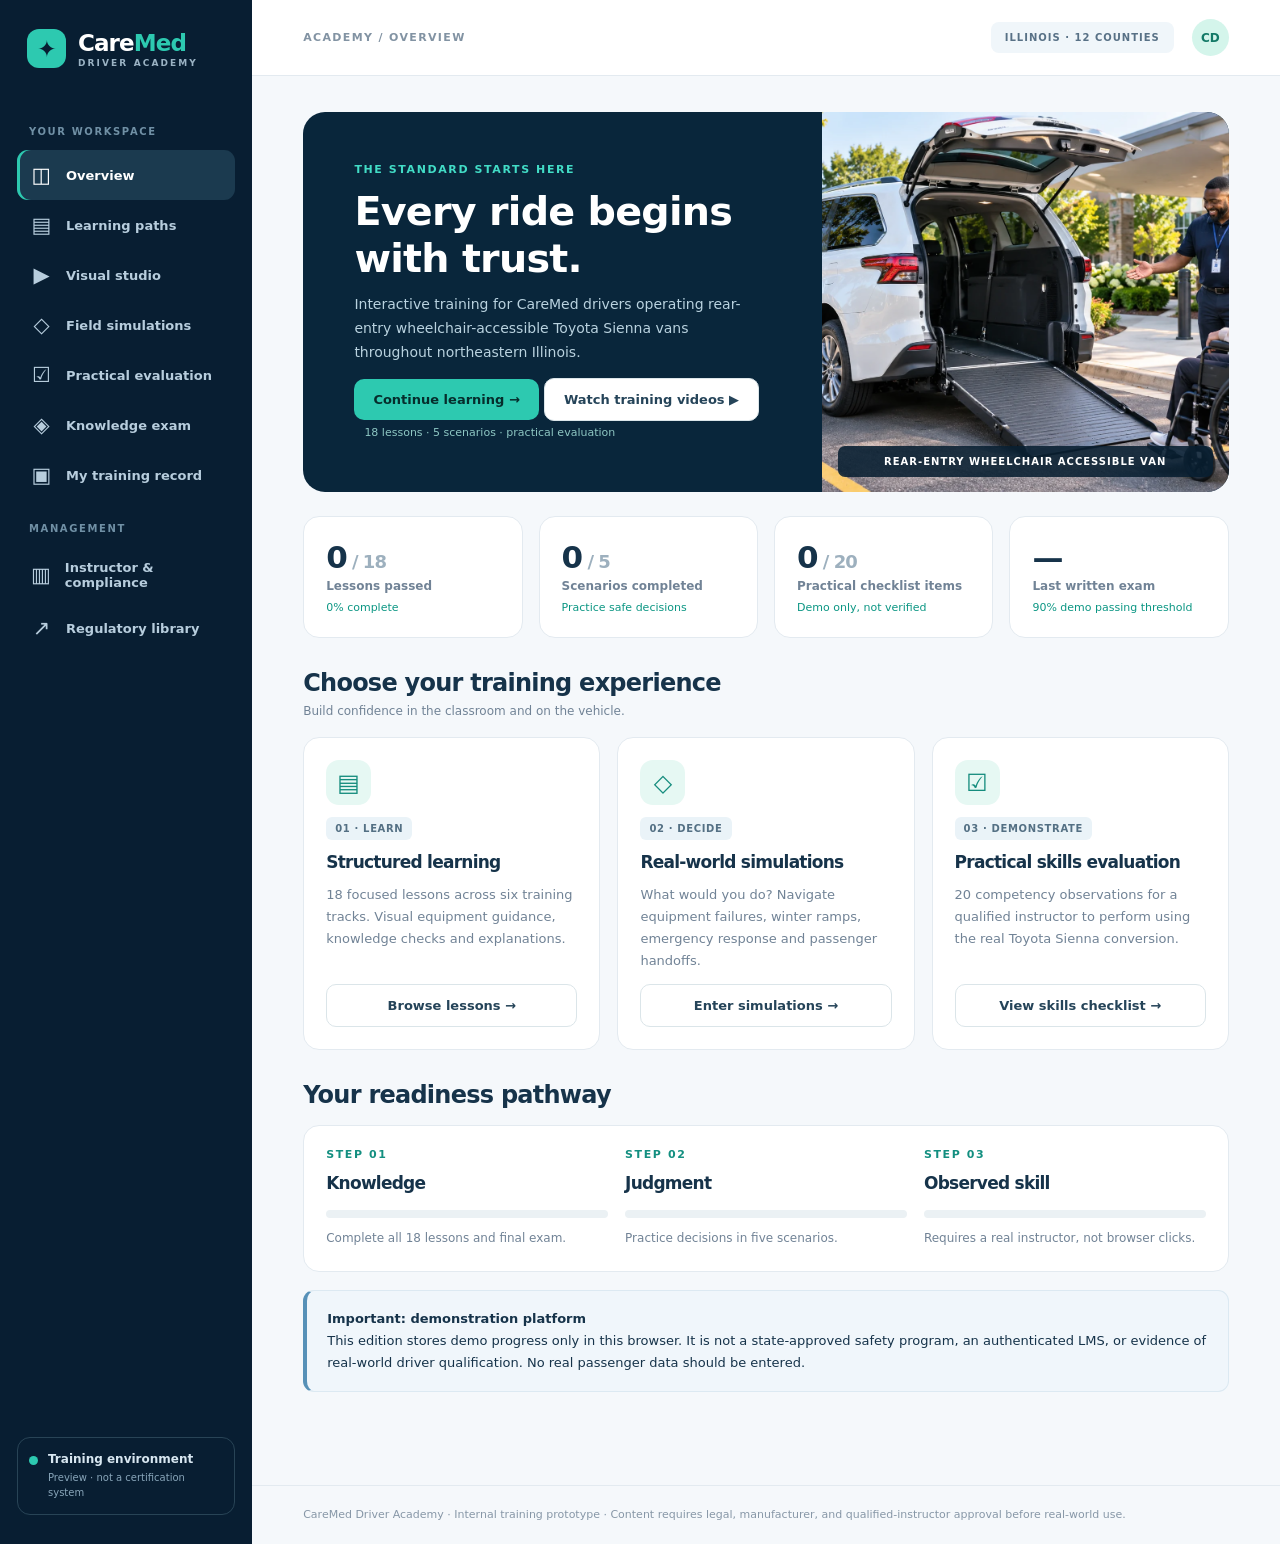
==== site/index.html @ fe755d13 "CareMed Driver Academy secure pilot V5 (as delivered), with photos and videos Co-Authored-By: Claude" ====
<!doctype html>
<html lang="en"><head><meta charset="utf-8"><meta name="viewport" content="width=device-width, initial-scale=1"><meta name="theme-color" content="#071c30"><meta name="description" content="CareMed Driver Academy: interactive wheelchair-accessible transportation training for Illinois drivers."><link rel="icon" type="image/svg+xml" href="assets/images/favicon.svg"><meta name="robots" content="noindex,nofollow,noarchive"><title>CareMed Driver Academy | Train with purpose</title><link rel="stylesheet" href="assets/css/styles.css?v=4.0.0"></head>
<body><div id="app" class="shell">
<aside class="sidebar" aria-label="Main navigation"><a class="brand" href="#home"><span class="brand-mark" aria-hidden="true">✦</span><span>Care<span class="brand-accent">Med</span><small>DRIVER ACADEMY</small></span></a><div class="side-label">YOUR WORKSPACE</div><nav id="navigation"><button data-page="home" class="navitem active"><span>◫</span> Overview</button><button data-page="learn" class="navitem"><span>▤</span> Learning paths</button><button data-page="media" class="navitem"><span>▶</span> Visual studio</button><button data-page="sim" class="navitem"><span>◇</span> Field simulations</button><button data-page="skills" class="navitem"><span>☑</span> Practical evaluation</button><button data-page="exam" class="navitem"><span>◈</span> Knowledge exam</button><button data-page="records" class="navitem"><span>▣</span> My training record</button></nav><div class="side-label">MANAGEMENT</div><nav><button data-page="admin" class="navitem"><span>▥</span> Instructor & compliance</button><button data-page="sources" class="navitem"><span>↗</span> Regulatory library</button></nav><div class="side-bottom"><div class="live-dot"></div><div><b>Training environment</b><small>Preview · not a certification system</small></div></div></aside>
<div class="main"><header class="topbar"><button id="menuButton" class="mobile-menu" aria-label="Toggle navigation">☰</button><span id="breadcrumbs">ACADEMY / OVERVIEW</span><div class="top-actions"><span class="badge">ILLINOIS · 12 COUNTIES</span><span class="avatar" title="Demonstration learner">CD</span></div></header><main id="content" tabindex="-1"></main><footer>CareMed Driver Academy · Internal training prototype · Content requires legal, manufacturer, and qualified-instructor approval before real-world use.</footer></div></div><script src="assets/js/data.js?v=4.0.0" defer></script><script src="assets/js/app.js?v=4.0.0" defer></script></body></html>
---- site/assets/css/styles.css ----
:root{--navy:#081e32;--navy2:#102d45;--mint:#2dc9b0;--mintsoft:#e6f8f3;--sky:#e9f4fc;--ink:#16334a;--muted:#718396;--line:#e3eaf0;--bg:#f5f8fb;--white:#fff;--amber:#f2b653;--red:#e66b63;font-family:system-ui,-apple-system,'Segoe UI',Arial,sans-serif;color:var(--ink);background:var(--bg)}*{box-sizing:border-box}body{margin:0}button,input,select,textarea{font:inherit}button{cursor:pointer}button:disabled{cursor:not-allowed;opacity:.5}button:focus-visible,a:focus-visible,input:focus-visible,select:focus-visible{outline:3px solid #28b9aa;outline-offset:3px}a{color:#087c86}.shell{display:grid;grid-template-columns:252px minmax(0,1fr);min-height:100vh}.sidebar{background:var(--navy);color:#d8e7f1;padding:29px 17px;display:flex;flex-direction:column;gap:7px}.brand{display:flex;align-items:center;gap:12px;color:#fff;text-decoration:none;font-family:system-ui,-apple-system,Segoe UI,Arial,sans-serif;font-weight:800;font-size:23px;letter-spacing:-.9px;padding:0 10px 35px}.brand-mark{width:39px;height:39px;display:grid;place-items:center;border-radius:12px;color:#081e32;background:var(--mint);font-size:23px;flex-shrink:0}.brand-accent{color:var(--mint)}.brand small{display:block;font-size:9px;letter-spacing:2.1px;font-weight:800;color:#9bb3c4;margin-top:2px}.side-label{font-size:10px;font-weight:800;letter-spacing:1.6px;color:#7090a5;margin:16px 12px 6px}.navitem{width:100%;border:0;background:transparent;color:#b7cddd;border-radius:11px;text-align:left;padding:13px 14px;font-weight:700;display:flex;align-items:center;gap:14px;font-size:13px}.navitem>span{width:21px;font-size:21px;text-align:center;font-weight:400}.navitem:hover,.navitem.active{background:#1b3a4f;color:#fff}.navitem.active{box-shadow:inset 3px 0 var(--mint)}.side-bottom{display:flex;gap:10px;align-items:start;margin-top:auto;border:1px solid #284456;border-radius:13px;padding:14px 11px;font-size:12px}.side-bottom small{display:block;margin-top:4px;color:#88a5b9;font-size:10px;line-height:1.5}.live-dot{background:var(--mint);width:9px;height:9px;flex:none;border-radius:50%;margin-top:4px}.main{min-width:0}.topbar{height:76px;display:flex;align-items:center;justify-content:space-between;border-bottom:1px solid var(--line);padding:0 clamp(20px,4vw,62px);background:#fff;gap:10px}#breadcrumbs{font-size:11px;letter-spacing:1.35px;color:#8293a3;font-weight:800}.top-actions{display:flex;align-items:center;gap:18px}.badge{background:#f0f6fa;color:#587186;padding:10px 14px;border-radius:8px;font-size:10px;letter-spacing:1px;font-weight:800}.avatar{width:37px;height:37px;border-radius:50%;background:#d4f5eb;color:#137a67;display:grid;place-items:center;font-weight:800;font-size:12px}.mobile-menu{display:none;background:none;border:0;font-size:24px}#content{max-width:1440px;padding:36px clamp(20px,4vw,62px) 75px;margin:auto;min-height:80vh}footer{padding:20px clamp(20px,4vw,62px);border-top:1px solid var(--line);color:#8797a7;font-size:11px;line-height:1.6}h1,h2,h3,h4,p{margin-top:0}h1,h2,h3,h4{font-family:system-ui,-apple-system,Segoe UI,Arial,sans-serif;letter-spacing:-.75px}h1{font-size:clamp(28px,3vw,43px);line-height:1.17;margin-bottom:12px}h2{font-size:24px}h3{font-size:17px}p{line-height:1.7}.eyebrow{font-size:11px;font-weight:800;letter-spacing:1.6px;text-transform:uppercase;color:#138f80;margin-bottom:12px}.muted{color:var(--muted)}.lead{color:#73889a;font-size:15px;max-width:670px}.section-head{display:flex;align-items:end;justify-content:space-between;gap:18px;margin:31px 0 16px}.section-head h2{margin:0}.section-head p{margin:4px 0 0}.linkbtn{background:none;border:0;color:#078d80;font-weight:800;padding:8px 0}.hero{display:grid;grid-template-columns:1.12fr .88fr;min-height:315px;border-radius:22px;overflow:hidden;background:#09263b;color:#fff}.hero-copy{padding:clamp(26px,4vw,55px);position:relative;z-index:1}.hero h1{font-size:clamp(31px,3.1vw,48px)}.hero p{color:#b9d2df;max-width:480px;font-size:14px}.hero .eyebrow{color:#42dcc6}.hero-photo{background-image:linear-gradient(90deg,#09263b00,#09263b30),url('../images/sienna-reference.jpg');background-size:cover;background-position:50% 50%;min-height:260px;position:relative}.hero-photo:after{content:'REAR-ENTRY WHEELCHAIR ACCESSIBLE VAN';position:absolute;left:16px;right:16px;bottom:15px;background:#091f32df;color:white;letter-spacing:1px;text-align:center;padding:10px;border-radius:7px;font-size:10px;font-weight:800}.btn{border:none;border-radius:10px;background:var(--mint);color:#062d2c;font-weight:800;padding:13px 19px;display:inline-flex;align-items:center;justify-content:center;gap:8px;text-decoration:none;font-size:13px}.btn:hover{filter:brightness(.97)}.btn-outline{background:#fff;border:1px solid #dbe5e9;color:#254459}.btn-dark{background:var(--navy);color:white}.btn-sm{padding:9px 13px;font-size:12px}.btn-ghost{background:transparent;color:#097c70;border:1px solid #b5e3d8}.stats{display:grid;grid-template-columns:repeat(4,minmax(0,1fr));gap:16px;margin:24px 0}.stat,.card{background:#fff;border:1px solid var(--line);border-radius:16px;padding:22px}.stat{min-height:122px}.stat b{display:block;font-family:system-ui,-apple-system,Segoe UI,Arial,sans-serif;font-size:31px;letter-spacing:-1px}.stat span{font-size:12px;color:var(--muted);font-weight:700}.stat small{display:block;margin-top:7px;font-size:11px;color:#0b9683}.grid3{display:grid;grid-template-columns:repeat(3,minmax(0,1fr));gap:17px}.grid2{display:grid;grid-template-columns:repeat(2,minmax(0,1fr));gap:17px}.pathcard{display:flex;flex-direction:column;gap:12px}.pathcard h3{margin:0}.pathcard p{font-size:13px;color:var(--muted);margin:0;flex:1}.iconbox{width:45px;height:45px;border-radius:13px;display:grid;place-items:center;background:#e6f8f3;color:#158c7d;font-size:24px}.pill{font-size:10px;font-weight:800;letter-spacing:.65px;border-radius:6px;padding:6px 9px;background:#eaf3f8;color:#547084;display:inline-block}.pill-green{background:#e5f8ee;color:#15875e}.pill-orange{background:#fff0d8;color:#946110}.pill-red{background:#ffeded;color:#b44943}.progress{height:8px;background:#ebf1f4;border-radius:10px;overflow:hidden}.progress>div{background:var(--mint);height:100%;transition:width .25s}.flex{display:flex;align-items:center;gap:12px}.between{justify-content:space-between}.wrap{flex-wrap:wrap}.course-row{width:100%;border:1px solid var(--line);background:white;padding:16px 18px;border-radius:12px;display:flex;gap:15px;align-items:center;text-align:left;margin-bottom:10px;color:var(--ink)}.course-row:hover{border-color:#8cdacb;box-shadow:0 6px 20px #092b3c0c}.course-number{display:grid;place-items:center;width:42px;height:42px;flex:none;border-radius:12px;background:#eef4f8;font-weight:800;color:#4e7087}.course-row h3{font-size:14px;margin:0 0 5px}.course-row p{font-size:12px;margin:0;color:#7c90a0}.course-row .right{margin-left:auto;white-space:nowrap}.tabs{display:flex;gap:7px;flex-wrap:wrap;margin:22px 0}.tab{border:1px solid var(--line);background:#fff;padding:10px 14px;border-radius:8px;font-weight:800;font-size:12px;color:#648094}.tab.active{background:var(--navy);color:#fff}.lesson-layout{display:grid;grid-template-columns:minmax(0,1fr) 260px;gap:22px;align-items:start}.lesson-main .card{padding:29px}.lesson-main h2{margin-top:20px}.lesson-main ul{line-height:1.85;padding-left:20px}.lesson-main li{margin-bottom:6px}.asidecard{position:sticky;top:20px}.callout{padding:17px 20px;background:#eaf8f4;border:1px solid #bae4d7;border-left:4px solid var(--mint);border-radius:11px;margin:18px 0;font-size:13px;line-height:1.7}.warning{background:#fff6e8;border-color:#f1d9aa;border-left-color:#f0ad3f}.notice{background:#f0f6fb;border-color:#dce9f2;border-left-color:#5791b8}.diagram{background:#f4f8fa;border:1px solid #e1eaef;padding:16px;border-radius:13px;margin:15px 0}.diagram svg{display:block;max-width:100%;height:auto;margin:auto}.diagram figcaption{font-size:11px;line-height:1.65;color:#74889a;margin-top:8px;text-align:center}.question{padding:21px;border:1px solid var(--line);border-radius:13px;background:#fff;margin-bottom:14px}.question h3{font-size:14px;line-height:1.6}.choice{display:flex;gap:10px;align-items:start;padding:12px;margin:8px 0;border:1px solid #e1e9ee;border-radius:9px;font-size:13px;line-height:1.5;cursor:pointer}.choice:hover{background:#f6fbfc}.choice input{margin-top:3px;accent-color:#12a18f}.feedback{border-radius:9px;padding:13px;margin:11px 0;font-size:13px;line-height:1.65;background:#edf7f5}.feedback.bad{background:#fff1e9;color:#8d452c}.scene{background:#0b293c;color:#fff;border-radius:18px;padding:29px}.scene p{color:#b5cbd8}.scene .option{display:block;width:100%;text-align:left;padding:15px 17px;border-radius:9px;border:1px solid #486174;background:#12364d;color:#fff;font-weight:600;margin:9px 0}.scene .option:hover{border-color:var(--mint)}.scene .option:disabled{opacity:.65}.scene .result{border:1px solid #6c8c92;border-radius:10px;padding:18px;margin:15px 0;background:#183f50}.checkline{display:flex;align-items:start;gap:10px;border-bottom:1px solid #e9eef2;padding:13px 2px;font-size:13px;line-height:1.5}.checkline input{accent-color:#128b7f;width:18px;height:18px;flex:none}.checkline strong{display:block}.field{display:flex;flex-direction:column;gap:6px;font-size:12px;font-weight:800;margin-bottom:15px}.field input,.field select,.field textarea{background:#fff;border:1px solid #d2e0e7;padding:12px;border-radius:9px;color:#23455b;min-width:0;font-weight:500}.field textarea{min-height:100px;resize:vertical}.small{font-size:12px}.tiny{font-size:11px}.sup{vertical-align:super;font-size:10px}.tablewrap{overflow-x:auto}.table{width:100%;border-collapse:collapse;font-size:12px}.table th,.table td{padding:13px 12px;border-bottom:1px solid var(--line);text-align:left;vertical-align:top}.table th{color:#7c8f9f;letter-spacing:.5px;font-size:10px;text-transform:uppercase}.resource{display:block;padding:14px 0;border-bottom:1px solid #e1eaf0;text-decoration:none;font-size:14px;font-weight:700}.resource span{display:block;color:var(--muted);font-weight:400;font-size:12px;margin-top:3px}.steptrack{display:flex;gap:8px;margin:20px 0;flex-wrap:wrap}.steptrack .dot{width:28px;height:7px;border-radius:7px;background:#d5e6ee}.steptrack .dot.on{background:var(--mint)}.empty{padding:35px;text-align:center;color:var(--muted)}.print-only{display:none}@media print{.sidebar,.topbar,footer,.no-print{display:none!important}.shell{display:block}#content{padding:0}.print-only{display:block}.card{break-inside:avoid}}@media(max-width:1100px){.stats{grid-template-columns:repeat(2,1fr)}.grid3{grid-template-columns:repeat(2,1fr)}.lesson-layout{grid-template-columns:1fr}.asidecard{position:static}}@media(max-width:760px){.shell{display:block}.sidebar{display:none;position:absolute;top:64px;left:0;z-index:20;width:min(300px,90vw);box-shadow:6px 12px 30px #0002}.sidebar.open{display:flex}.mobile-menu{display:block}.topbar{height:64px}.badge{display:none}#content{padding:25px 16px 45px}.hero{grid-template-columns:1fr}.hero-photo{min-height:190px}.grid3,.grid2{grid-template-columns:1fr}.stats{gap:9px}.stat{padding:16px}.stat b{font-size:26px}.lesson-main .card{padding:18px}.course-row{padding:12px}.course-row .right{display:none}}@media(prefers-reduced-motion:reduce){*{scroll-behavior:auto!important;transition:none!important}}

/* V4 visual studio enhancements */
.media-warning{padding:16px 19px;border:1px solid #e7c987;background:#fff6dc;color:#543b11;border-radius:16px;margin:18px 0 26px;font-size:14px;line-height:1.65}.media-feature{display:grid;grid-template-columns:minmax(0,1.2fr) minmax(0,1fr);gap:24px;align-items:center;background:#fff;border:1px solid #e2eaf0;border-radius:24px;padding:20px;margin-bottom:28px}.media-feature img{display:block;width:100%;height:auto;border-radius:16px}.media-feature h2{margin:12px 0}.hotspot-actions{display:flex;gap:9px;flex-wrap:wrap;margin:17px 0}.hotspot-actions button{font-size:13px;padding:11px 13px;min-height:44px}.hotspot-info{padding:18px;background:#e9f7f6;border-left:4px solid #149783;border-radius:12px;line-height:1.55;min-height:90px}.media-grid{display:grid;grid-template-columns:repeat(3,minmax(0,1fr));gap:18px}.media-card{background:#fff;border:1px solid #e0e9ee;border-radius:18px;overflow:hidden;min-width:0}.media-card video{display:block;width:100%;aspect-ratio:16/9;background:#071f32}.media-info{padding:19px}.media-info h3{margin:10px 0}.media-info p{font-size:14px;color:#536979;line-height:1.6}.media-download{font-weight:700;color:#087b75;text-decoration:none}.hero-photo{background-image:url(../images/caremed-hero.webp)!important;background-position:center!important;background-size:cover!important}@media(max-width:960px){.media-feature{grid-template-columns:1fr}.media-grid{grid-template-columns:1fr 1fr}}@media(max-width:620px){.media-grid{grid-template-columns:1fr}.media-feature{padding:12px}.media-warning{font-size:13px}}
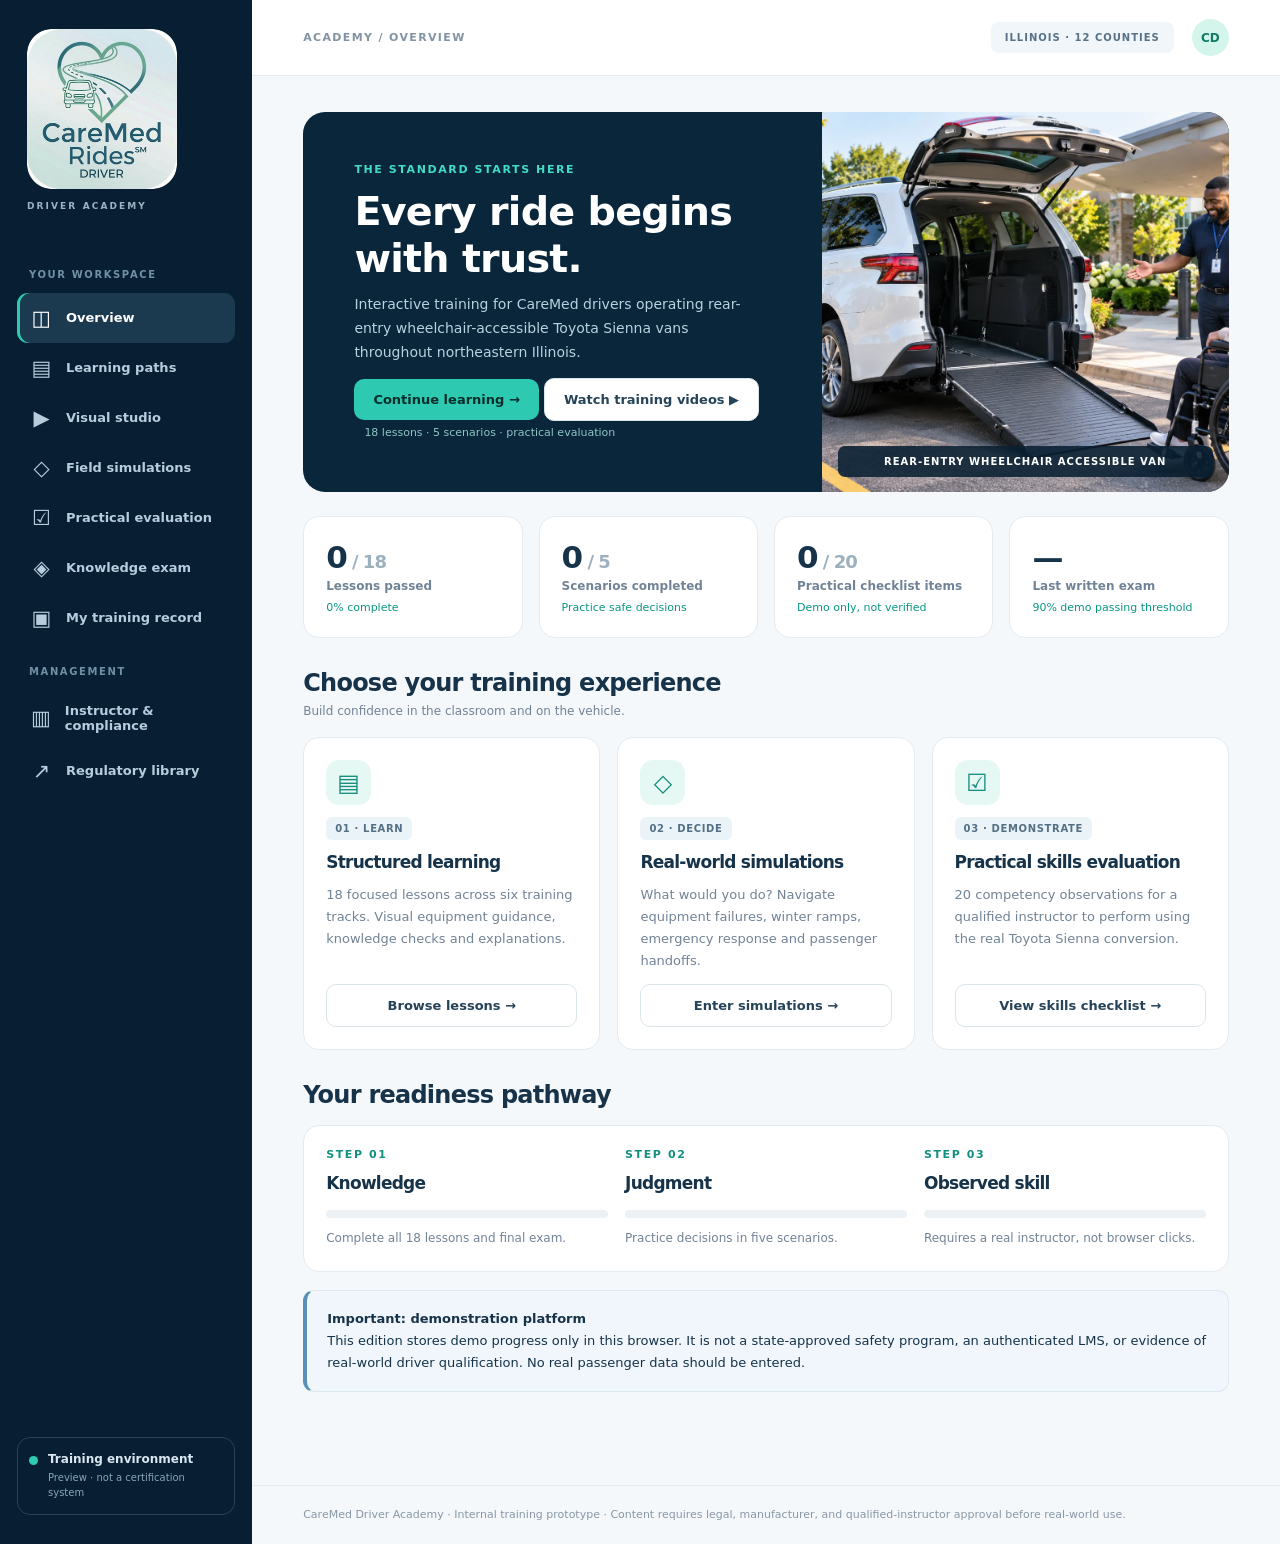
==== commit a023102e: "Use the CareMed Rides Driver app logo Sidebar, portal header and browser-tab icons now use the drive" ====
--- a/site/index.html
+++ b/site/index.html
@@ -1,5 +1,5 @@
 <!doctype html>
-<html lang="en"><head><meta charset="utf-8"><meta name="viewport" content="width=device-width, initial-scale=1"><meta name="theme-color" content="#071c30"><meta name="description" content="CareMed Driver Academy: interactive wheelchair-accessible transportation training for Illinois drivers."><link rel="icon" type="image/svg+xml" href="assets/images/favicon.svg"><meta name="robots" content="noindex,nofollow,noarchive"><title>CareMed Driver Academy | Train with purpose</title><link rel="stylesheet" href="assets/css/styles.css?v=4.0.0"></head>
+<html lang="en"><head><meta charset="utf-8"><meta name="viewport" content="width=device-width, initial-scale=1"><meta name="theme-color" content="#071c30"><meta name="description" content="CareMed Driver Academy: interactive wheelchair-accessible transportation training for Illinois drivers."><link rel="icon" type="image/png" href="assets/images/favicon.png"><link rel="apple-touch-icon" href="assets/images/apple-touch-icon.png"><meta name="robots" content="noindex,nofollow,noarchive"><title>CareMed Driver Academy | Train with purpose</title><link rel="stylesheet" href="assets/css/styles.css?v=4.1.0"></head>
 <body><div id="app" class="shell">
-<aside class="sidebar" aria-label="Main navigation"><a class="brand" href="#home"><span class="brand-mark" aria-hidden="true">✦</span><span>Care<span class="brand-accent">Med</span><small>DRIVER ACADEMY</small></span></a><div class="side-label">YOUR WORKSPACE</div><nav id="navigation"><button data-page="home" class="navitem active"><span>◫</span> Overview</button><button data-page="learn" class="navitem"><span>▤</span> Learning paths</button><button data-page="media" class="navitem"><span>▶</span> Visual studio</button><button data-page="sim" class="navitem"><span>◇</span> Field simulations</button><button data-page="skills" class="navitem"><span>☑</span> Practical evaluation</button><button data-page="exam" class="navitem"><span>◈</span> Knowledge exam</button><button data-page="records" class="navitem"><span>▣</span> My training record</button></nav><div class="side-label">MANAGEMENT</div><nav><button data-page="admin" class="navitem"><span>▥</span> Instructor & compliance</button><button data-page="sources" class="navitem"><span>↗</span> Regulatory library</button></nav><div class="side-bottom"><div class="live-dot"></div><div><b>Training environment</b><small>Preview · not a certification system</small></div></div></aside>
+<aside class="sidebar" aria-label="Main navigation"><a class="brand" href="#home"><img class="brand-logo" src="assets/images/caremed-driver-logo.png" width="150" height="160" alt="CareMed Rides Driver"><small>DRIVER ACADEMY</small></a><div class="side-label">YOUR WORKSPACE</div><nav id="navigation"><button data-page="home" class="navitem active"><span>◫</span> Overview</button><button data-page="learn" class="navitem"><span>▤</span> Learning paths</button><button data-page="media" class="navitem"><span>▶</span> Visual studio</button><button data-page="sim" class="navitem"><span>◇</span> Field simulations</button><button data-page="skills" class="navitem"><span>☑</span> Practical evaluation</button><button data-page="exam" class="navitem"><span>◈</span> Knowledge exam</button><button data-page="records" class="navitem"><span>▣</span> My training record</button></nav><div class="side-label">MANAGEMENT</div><nav><button data-page="admin" class="navitem"><span>▥</span> Instructor & compliance</button><button data-page="sources" class="navitem"><span>↗</span> Regulatory library</button></nav><div class="side-bottom"><div class="live-dot"></div><div><b>Training environment</b><small>Preview · not a certification system</small></div></div></aside>
 <div class="main"><header class="topbar"><button id="menuButton" class="mobile-menu" aria-label="Toggle navigation">☰</button><span id="breadcrumbs">ACADEMY / OVERVIEW</span><div class="top-actions"><span class="badge">ILLINOIS · 12 COUNTIES</span><span class="avatar" title="Demonstration learner">CD</span></div></header><main id="content" tabindex="-1"></main><footer>CareMed Driver Academy · Internal training prototype · Content requires legal, manufacturer, and qualified-instructor approval before real-world use.</footer></div></div><script src="assets/js/data.js?v=4.0.0" defer></script><script src="assets/js/app.js?v=4.0.0" defer></script></body></html>
--- a/site/assets/css/styles.css
+++ b/site/assets/css/styles.css
@@ -1,5 +1,5 @@
 
-:root{--navy:#081e32;--navy2:#102d45;--mint:#2dc9b0;--mintsoft:#e6f8f3;--sky:#e9f4fc;--ink:#16334a;--muted:#718396;--line:#e3eaf0;--bg:#f5f8fb;--white:#fff;--amber:#f2b653;--red:#e66b63;font-family:system-ui,-apple-system,'Segoe UI',Arial,sans-serif;color:var(--ink);background:var(--bg)}*{box-sizing:border-box}body{margin:0}button,input,select,textarea{font:inherit}button{cursor:pointer}button:disabled{cursor:not-allowed;opacity:.5}button:focus-visible,a:focus-visible,input:focus-visible,select:focus-visible{outline:3px solid #28b9aa;outline-offset:3px}a{color:#087c86}.shell{display:grid;grid-template-columns:252px minmax(0,1fr);min-height:100vh}.sidebar{background:var(--navy);color:#d8e7f1;padding:29px 17px;display:flex;flex-direction:column;gap:7px}.brand{display:flex;align-items:center;gap:12px;color:#fff;text-decoration:none;font-family:system-ui,-apple-system,Segoe UI,Arial,sans-serif;font-weight:800;font-size:23px;letter-spacing:-.9px;padding:0 10px 35px}.brand-mark{width:39px;height:39px;display:grid;place-items:center;border-radius:12px;color:#081e32;background:var(--mint);font-size:23px;flex-shrink:0}.brand-accent{color:var(--mint)}.brand small{display:block;font-size:9px;letter-spacing:2.1px;font-weight:800;color:#9bb3c4;margin-top:2px}.side-label{font-size:10px;font-weight:800;letter-spacing:1.6px;color:#7090a5;margin:16px 12px 6px}.navitem{width:100%;border:0;background:transparent;color:#b7cddd;border-radius:11px;text-align:left;padding:13px 14px;font-weight:700;display:flex;align-items:center;gap:14px;font-size:13px}.navitem>span{width:21px;font-size:21px;text-align:center;font-weight:400}.navitem:hover,.navitem.active{background:#1b3a4f;color:#fff}.navitem.active{box-shadow:inset 3px 0 var(--mint)}.side-bottom{display:flex;gap:10px;align-items:start;margin-top:auto;border:1px solid #284456;border-radius:13px;padding:14px 11px;font-size:12px}.side-bottom small{display:block;margin-top:4px;color:#88a5b9;font-size:10px;line-height:1.5}.live-dot{background:var(--mint);width:9px;height:9px;flex:none;border-radius:50%;margin-top:4px}.main{min-width:0}.topbar{height:76px;display:flex;align-items:center;justify-content:space-between;border-bottom:1px solid var(--line);padding:0 clamp(20px,4vw,62px);background:#fff;gap:10px}#breadcrumbs{font-size:11px;letter-spacing:1.35px;color:#8293a3;font-weight:800}.top-actions{display:flex;align-items:center;gap:18px}.badge{background:#f0f6fa;color:#587186;padding:10px 14px;border-radius:8px;font-size:10px;letter-spacing:1px;font-weight:800}.avatar{width:37px;height:37px;border-radius:50%;background:#d4f5eb;color:#137a67;display:grid;place-items:center;font-weight:800;font-size:12px}.mobile-menu{display:none;background:none;border:0;font-size:24px}#content{max-width:1440px;padding:36px clamp(20px,4vw,62px) 75px;margin:auto;min-height:80vh}footer{padding:20px clamp(20px,4vw,62px);border-top:1px solid var(--line);color:#8797a7;font-size:11px;line-height:1.6}h1,h2,h3,h4,p{margin-top:0}h1,h2,h3,h4{font-family:system-ui,-apple-system,Segoe UI,Arial,sans-serif;letter-spacing:-.75px}h1{font-size:clamp(28px,3vw,43px);line-height:1.17;margin-bottom:12px}h2{font-size:24px}h3{font-size:17px}p{line-height:1.7}.eyebrow{font-size:11px;font-weight:800;letter-spacing:1.6px;text-transform:uppercase;color:#138f80;margin-bottom:12px}.muted{color:var(--muted)}.lead{color:#73889a;font-size:15px;max-width:670px}.section-head{display:flex;align-items:end;justify-content:space-between;gap:18px;margin:31px 0 16px}.section-head h2{margin:0}.section-head p{margin:4px 0 0}.linkbtn{background:none;border:0;color:#078d80;font-weight:800;padding:8px 0}.hero{display:grid;grid-template-columns:1.12fr .88fr;min-height:315px;border-radius:22px;overflow:hidden;background:#09263b;color:#fff}.hero-copy{padding:clamp(26px,4vw,55px);position:relative;z-index:1}.hero h1{font-size:clamp(31px,3.1vw,48px)}.hero p{color:#b9d2df;max-width:480px;font-size:14px}.hero .eyebrow{color:#42dcc6}.hero-photo{background-image:linear-gradient(90deg,#09263b00,#09263b30),url('../images/sienna-reference.jpg');background-size:cover;background-position:50% 50%;min-height:260px;position:relative}.hero-photo:after{content:'REAR-ENTRY WHEELCHAIR ACCESSIBLE VAN';position:absolute;left:16px;right:16px;bottom:15px;background:#091f32df;color:white;letter-spacing:1px;text-align:center;padding:10px;border-radius:7px;font-size:10px;font-weight:800}.btn{border:none;border-radius:10px;background:var(--mint);color:#062d2c;font-weight:800;padding:13px 19px;display:inline-flex;align-items:center;justify-content:center;gap:8px;text-decoration:none;font-size:13px}.btn:hover{filter:brightness(.97)}.btn-outline{background:#fff;border:1px solid #dbe5e9;color:#254459}.btn-dark{background:var(--navy);color:white}.btn-sm{padding:9px 13px;font-size:12px}.btn-ghost{background:transparent;color:#097c70;border:1px solid #b5e3d8}.stats{display:grid;grid-template-columns:repeat(4,minmax(0,1fr));gap:16px;margin:24px 0}.stat,.card{background:#fff;border:1px solid var(--line);border-radius:16px;padding:22px}.stat{min-height:122px}.stat b{display:block;font-family:system-ui,-apple-system,Segoe UI,Arial,sans-serif;font-size:31px;letter-spacing:-1px}.stat span{font-size:12px;color:var(--muted);font-weight:700}.stat small{display:block;margin-top:7px;font-size:11px;color:#0b9683}.grid3{display:grid;grid-template-columns:repeat(3,minmax(0,1fr));gap:17px}.grid2{display:grid;grid-template-columns:repeat(2,minmax(0,1fr));gap:17px}.pathcard{display:flex;flex-direction:column;gap:12px}.pathcard h3{margin:0}.pathcard p{font-size:13px;color:var(--muted);margin:0;flex:1}.iconbox{width:45px;height:45px;border-radius:13px;display:grid;place-items:center;background:#e6f8f3;color:#158c7d;font-size:24px}.pill{font-size:10px;font-weight:800;letter-spacing:.65px;border-radius:6px;padding:6px 9px;background:#eaf3f8;color:#547084;display:inline-block}.pill-green{background:#e5f8ee;color:#15875e}.pill-orange{background:#fff0d8;color:#946110}.pill-red{background:#ffeded;color:#b44943}.progress{height:8px;background:#ebf1f4;border-radius:10px;overflow:hidden}.progress>div{background:var(--mint);height:100%;transition:width .25s}.flex{display:flex;align-items:center;gap:12px}.between{justify-content:space-between}.wrap{flex-wrap:wrap}.course-row{width:100%;border:1px solid var(--line);background:white;padding:16px 18px;border-radius:12px;display:flex;gap:15px;align-items:center;text-align:left;margin-bottom:10px;color:var(--ink)}.course-row:hover{border-color:#8cdacb;box-shadow:0 6px 20px #092b3c0c}.course-number{display:grid;place-items:center;width:42px;height:42px;flex:none;border-radius:12px;background:#eef4f8;font-weight:800;color:#4e7087}.course-row h3{font-size:14px;margin:0 0 5px}.course-row p{font-size:12px;margin:0;color:#7c90a0}.course-row .right{margin-left:auto;white-space:nowrap}.tabs{display:flex;gap:7px;flex-wrap:wrap;margin:22px 0}.tab{border:1px solid var(--line);background:#fff;padding:10px 14px;border-radius:8px;font-weight:800;font-size:12px;color:#648094}.tab.active{background:var(--navy);color:#fff}.lesson-layout{display:grid;grid-template-columns:minmax(0,1fr) 260px;gap:22px;align-items:start}.lesson-main .card{padding:29px}.lesson-main h2{margin-top:20px}.lesson-main ul{line-height:1.85;padding-left:20px}.lesson-main li{margin-bottom:6px}.asidecard{position:sticky;top:20px}.callout{padding:17px 20px;background:#eaf8f4;border:1px solid #bae4d7;border-left:4px solid var(--mint);border-radius:11px;margin:18px 0;font-size:13px;line-height:1.7}.warning{background:#fff6e8;border-color:#f1d9aa;border-left-color:#f0ad3f}.notice{background:#f0f6fb;border-color:#dce9f2;border-left-color:#5791b8}.diagram{background:#f4f8fa;border:1px solid #e1eaef;padding:16px;border-radius:13px;margin:15px 0}.diagram svg{display:block;max-width:100%;height:auto;margin:auto}.diagram figcaption{font-size:11px;line-height:1.65;color:#74889a;margin-top:8px;text-align:center}.question{padding:21px;border:1px solid var(--line);border-radius:13px;background:#fff;margin-bottom:14px}.question h3{font-size:14px;line-height:1.6}.choice{display:flex;gap:10px;align-items:start;padding:12px;margin:8px 0;border:1px solid #e1e9ee;border-radius:9px;font-size:13px;line-height:1.5;cursor:pointer}.choice:hover{background:#f6fbfc}.choice input{margin-top:3px;accent-color:#12a18f}.feedback{border-radius:9px;padding:13px;margin:11px 0;font-size:13px;line-height:1.65;background:#edf7f5}.feedback.bad{background:#fff1e9;color:#8d452c}.scene{background:#0b293c;color:#fff;border-radius:18px;padding:29px}.scene p{color:#b5cbd8}.scene .option{display:block;width:100%;text-align:left;padding:15px 17px;border-radius:9px;border:1px solid #486174;background:#12364d;color:#fff;font-weight:600;margin:9px 0}.scene .option:hover{border-color:var(--mint)}.scene .option:disabled{opacity:.65}.scene .result{border:1px solid #6c8c92;border-radius:10px;padding:18px;margin:15px 0;background:#183f50}.checkline{display:flex;align-items:start;gap:10px;border-bottom:1px solid #e9eef2;padding:13px 2px;font-size:13px;line-height:1.5}.checkline input{accent-color:#128b7f;width:18px;height:18px;flex:none}.checkline strong{display:block}.field{display:flex;flex-direction:column;gap:6px;font-size:12px;font-weight:800;margin-bottom:15px}.field input,.field select,.field textarea{background:#fff;border:1px solid #d2e0e7;padding:12px;border-radius:9px;color:#23455b;min-width:0;font-weight:500}.field textarea{min-height:100px;resize:vertical}.small{font-size:12px}.tiny{font-size:11px}.sup{vertical-align:super;font-size:10px}.tablewrap{overflow-x:auto}.table{width:100%;border-collapse:collapse;font-size:12px}.table th,.table td{padding:13px 12px;border-bottom:1px solid var(--line);text-align:left;vertical-align:top}.table th{color:#7c8f9f;letter-spacing:.5px;font-size:10px;text-transform:uppercase}.resource{display:block;padding:14px 0;border-bottom:1px solid #e1eaf0;text-decoration:none;font-size:14px;font-weight:700}.resource span{display:block;color:var(--muted);font-weight:400;font-size:12px;margin-top:3px}.steptrack{display:flex;gap:8px;margin:20px 0;flex-wrap:wrap}.steptrack .dot{width:28px;height:7px;border-radius:7px;background:#d5e6ee}.steptrack .dot.on{background:var(--mint)}.empty{padding:35px;text-align:center;color:var(--muted)}.print-only{display:none}@media print{.sidebar,.topbar,footer,.no-print{display:none!important}.shell{display:block}#content{padding:0}.print-only{display:block}.card{break-inside:avoid}}@media(max-width:1100px){.stats{grid-template-columns:repeat(2,1fr)}.grid3{grid-template-columns:repeat(2,1fr)}.lesson-layout{grid-template-columns:1fr}.asidecard{position:static}}@media(max-width:760px){.shell{display:block}.sidebar{display:none;position:absolute;top:64px;left:0;z-index:20;width:min(300px,90vw);box-shadow:6px 12px 30px #0002}.sidebar.open{display:flex}.mobile-menu{display:block}.topbar{height:64px}.badge{display:none}#content{padding:25px 16px 45px}.hero{grid-template-columns:1fr}.hero-photo{min-height:190px}.grid3,.grid2{grid-template-columns:1fr}.stats{gap:9px}.stat{padding:16px}.stat b{font-size:26px}.lesson-main .card{padding:18px}.course-row{padding:12px}.course-row .right{display:none}}@media(prefers-reduced-motion:reduce){*{scroll-behavior:auto!important;transition:none!important}}
+:root{--navy:#081e32;--navy2:#102d45;--mint:#2dc9b0;--mintsoft:#e6f8f3;--sky:#e9f4fc;--ink:#16334a;--muted:#718396;--line:#e3eaf0;--bg:#f5f8fb;--white:#fff;--amber:#f2b653;--red:#e66b63;font-family:system-ui,-apple-system,'Segoe UI',Arial,sans-serif;color:var(--ink);background:var(--bg)}*{box-sizing:border-box}body{margin:0}button,input,select,textarea{font:inherit}button{cursor:pointer}button:disabled{cursor:not-allowed;opacity:.5}button:focus-visible,a:focus-visible,input:focus-visible,select:focus-visible{outline:3px solid #28b9aa;outline-offset:3px}a{color:#087c86}.shell{display:grid;grid-template-columns:252px minmax(0,1fr);min-height:100vh}.sidebar{background:var(--navy);color:#d8e7f1;padding:29px 17px;display:flex;flex-direction:column;gap:7px}.brand{display:flex;align-items:center;gap:12px;color:#fff;text-decoration:none;font-family:system-ui,-apple-system,Segoe UI,Arial,sans-serif;font-weight:800;font-size:23px;letter-spacing:-.9px;padding:0 10px 35px}.brand{flex-direction:column;align-items:flex-start;gap:10px}.brand-logo{display:block;width:150px;height:auto;border-radius:24px}.brand small{margin-top:0}.brand-mark{width:39px;height:39px;display:grid;place-items:center;border-radius:12px;color:#081e32;background:var(--mint);font-size:23px;flex-shrink:0}.brand-accent{color:var(--mint)}.brand small{display:block;font-size:9px;letter-spacing:2.1px;font-weight:800;color:#9bb3c4;margin-top:2px}.side-label{font-size:10px;font-weight:800;letter-spacing:1.6px;color:#7090a5;margin:16px 12px 6px}.navitem{width:100%;border:0;background:transparent;color:#b7cddd;border-radius:11px;text-align:left;padding:13px 14px;font-weight:700;display:flex;align-items:center;gap:14px;font-size:13px}.navitem>span{width:21px;font-size:21px;text-align:center;font-weight:400}.navitem:hover,.navitem.active{background:#1b3a4f;color:#fff}.navitem.active{box-shadow:inset 3px 0 var(--mint)}.side-bottom{display:flex;gap:10px;align-items:start;margin-top:auto;border:1px solid #284456;border-radius:13px;padding:14px 11px;font-size:12px}.side-bottom small{display:block;margin-top:4px;color:#88a5b9;font-size:10px;line-height:1.5}.live-dot{background:var(--mint);width:9px;height:9px;flex:none;border-radius:50%;margin-top:4px}.main{min-width:0}.topbar{height:76px;display:flex;align-items:center;justify-content:space-between;border-bottom:1px solid var(--line);padding:0 clamp(20px,4vw,62px);background:#fff;gap:10px}#breadcrumbs{font-size:11px;letter-spacing:1.35px;color:#8293a3;font-weight:800}.top-actions{display:flex;align-items:center;gap:18px}.badge{background:#f0f6fa;color:#587186;padding:10px 14px;border-radius:8px;font-size:10px;letter-spacing:1px;font-weight:800}.avatar{width:37px;height:37px;border-radius:50%;background:#d4f5eb;color:#137a67;display:grid;place-items:center;font-weight:800;font-size:12px}.mobile-menu{display:none;background:none;border:0;font-size:24px}#content{max-width:1440px;padding:36px clamp(20px,4vw,62px) 75px;margin:auto;min-height:80vh}footer{padding:20px clamp(20px,4vw,62px);border-top:1px solid var(--line);color:#8797a7;font-size:11px;line-height:1.6}h1,h2,h3,h4,p{margin-top:0}h1,h2,h3,h4{font-family:system-ui,-apple-system,Segoe UI,Arial,sans-serif;letter-spacing:-.75px}h1{font-size:clamp(28px,3vw,43px);line-height:1.17;margin-bottom:12px}h2{font-size:24px}h3{font-size:17px}p{line-height:1.7}.eyebrow{font-size:11px;font-weight:800;letter-spacing:1.6px;text-transform:uppercase;color:#138f80;margin-bottom:12px}.muted{color:var(--muted)}.lead{color:#73889a;font-size:15px;max-width:670px}.section-head{display:flex;align-items:end;justify-content:space-between;gap:18px;margin:31px 0 16px}.section-head h2{margin:0}.section-head p{margin:4px 0 0}.linkbtn{background:none;border:0;color:#078d80;font-weight:800;padding:8px 0}.hero{display:grid;grid-template-columns:1.12fr .88fr;min-height:315px;border-radius:22px;overflow:hidden;background:#09263b;color:#fff}.hero-copy{padding:clamp(26px,4vw,55px);position:relative;z-index:1}.hero h1{font-size:clamp(31px,3.1vw,48px)}.hero p{color:#b9d2df;max-width:480px;font-size:14px}.hero .eyebrow{color:#42dcc6}.hero-photo{background-image:linear-gradient(90deg,#09263b00,#09263b30),url('../images/sienna-reference.jpg');background-size:cover;background-position:50% 50%;min-height:260px;position:relative}.hero-photo:after{content:'REAR-ENTRY WHEELCHAIR ACCESSIBLE VAN';position:absolute;left:16px;right:16px;bottom:15px;background:#091f32df;color:white;letter-spacing:1px;text-align:center;padding:10px;border-radius:7px;font-size:10px;font-weight:800}.btn{border:none;border-radius:10px;background:var(--mint);color:#062d2c;font-weight:800;padding:13px 19px;display:inline-flex;align-items:center;justify-content:center;gap:8px;text-decoration:none;font-size:13px}.btn:hover{filter:brightness(.97)}.btn-outline{background:#fff;border:1px solid #dbe5e9;color:#254459}.btn-dark{background:var(--navy);color:white}.btn-sm{padding:9px 13px;font-size:12px}.btn-ghost{background:transparent;color:#097c70;border:1px solid #b5e3d8}.stats{display:grid;grid-template-columns:repeat(4,minmax(0,1fr));gap:16px;margin:24px 0}.stat,.card{background:#fff;border:1px solid var(--line);border-radius:16px;padding:22px}.stat{min-height:122px}.stat b{display:block;font-family:system-ui,-apple-system,Segoe UI,Arial,sans-serif;font-size:31px;letter-spacing:-1px}.stat span{font-size:12px;color:var(--muted);font-weight:700}.stat small{display:block;margin-top:7px;font-size:11px;color:#0b9683}.grid3{display:grid;grid-template-columns:repeat(3,minmax(0,1fr));gap:17px}.grid2{display:grid;grid-template-columns:repeat(2,minmax(0,1fr));gap:17px}.pathcard{display:flex;flex-direction:column;gap:12px}.pathcard h3{margin:0}.pathcard p{font-size:13px;color:var(--muted);margin:0;flex:1}.iconbox{width:45px;height:45px;border-radius:13px;display:grid;place-items:center;background:#e6f8f3;color:#158c7d;font-size:24px}.pill{font-size:10px;font-weight:800;letter-spacing:.65px;border-radius:6px;padding:6px 9px;background:#eaf3f8;color:#547084;display:inline-block}.pill-green{background:#e5f8ee;color:#15875e}.pill-orange{background:#fff0d8;color:#946110}.pill-red{background:#ffeded;color:#b44943}.progress{height:8px;background:#ebf1f4;border-radius:10px;overflow:hidden}.progress>div{background:var(--mint);height:100%;transition:width .25s}.flex{display:flex;align-items:center;gap:12px}.between{justify-content:space-between}.wrap{flex-wrap:wrap}.course-row{width:100%;border:1px solid var(--line);background:white;padding:16px 18px;border-radius:12px;display:flex;gap:15px;align-items:center;text-align:left;margin-bottom:10px;color:var(--ink)}.course-row:hover{border-color:#8cdacb;box-shadow:0 6px 20px #092b3c0c}.course-number{display:grid;place-items:center;width:42px;height:42px;flex:none;border-radius:12px;background:#eef4f8;font-weight:800;color:#4e7087}.course-row h3{font-size:14px;margin:0 0 5px}.course-row p{font-size:12px;margin:0;color:#7c90a0}.course-row .right{margin-left:auto;white-space:nowrap}.tabs{display:flex;gap:7px;flex-wrap:wrap;margin:22px 0}.tab{border:1px solid var(--line);background:#fff;padding:10px 14px;border-radius:8px;font-weight:800;font-size:12px;color:#648094}.tab.active{background:var(--navy);color:#fff}.lesson-layout{display:grid;grid-template-columns:minmax(0,1fr) 260px;gap:22px;align-items:start}.lesson-main .card{padding:29px}.lesson-main h2{margin-top:20px}.lesson-main ul{line-height:1.85;padding-left:20px}.lesson-main li{margin-bottom:6px}.asidecard{position:sticky;top:20px}.callout{padding:17px 20px;background:#eaf8f4;border:1px solid #bae4d7;border-left:4px solid var(--mint);border-radius:11px;margin:18px 0;font-size:13px;line-height:1.7}.warning{background:#fff6e8;border-color:#f1d9aa;border-left-color:#f0ad3f}.notice{background:#f0f6fb;border-color:#dce9f2;border-left-color:#5791b8}.diagram{background:#f4f8fa;border:1px solid #e1eaef;padding:16px;border-radius:13px;margin:15px 0}.diagram svg{display:block;max-width:100%;height:auto;margin:auto}.diagram figcaption{font-size:11px;line-height:1.65;color:#74889a;margin-top:8px;text-align:center}.question{padding:21px;border:1px solid var(--line);border-radius:13px;background:#fff;margin-bottom:14px}.question h3{font-size:14px;line-height:1.6}.choice{display:flex;gap:10px;align-items:start;padding:12px;margin:8px 0;border:1px solid #e1e9ee;border-radius:9px;font-size:13px;line-height:1.5;cursor:pointer}.choice:hover{background:#f6fbfc}.choice input{margin-top:3px;accent-color:#12a18f}.feedback{border-radius:9px;padding:13px;margin:11px 0;font-size:13px;line-height:1.65;background:#edf7f5}.feedback.bad{background:#fff1e9;color:#8d452c}.scene{background:#0b293c;color:#fff;border-radius:18px;padding:29px}.scene p{color:#b5cbd8}.scene .option{display:block;width:100%;text-align:left;padding:15px 17px;border-radius:9px;border:1px solid #486174;background:#12364d;color:#fff;font-weight:600;margin:9px 0}.scene .option:hover{border-color:var(--mint)}.scene .option:disabled{opacity:.65}.scene .result{border:1px solid #6c8c92;border-radius:10px;padding:18px;margin:15px 0;background:#183f50}.checkline{display:flex;align-items:start;gap:10px;border-bottom:1px solid #e9eef2;padding:13px 2px;font-size:13px;line-height:1.5}.checkline input{accent-color:#128b7f;width:18px;height:18px;flex:none}.checkline strong{display:block}.field{display:flex;flex-direction:column;gap:6px;font-size:12px;font-weight:800;margin-bottom:15px}.field input,.field select,.field textarea{background:#fff;border:1px solid #d2e0e7;padding:12px;border-radius:9px;color:#23455b;min-width:0;font-weight:500}.field textarea{min-height:100px;resize:vertical}.small{font-size:12px}.tiny{font-size:11px}.sup{vertical-align:super;font-size:10px}.tablewrap{overflow-x:auto}.table{width:100%;border-collapse:collapse;font-size:12px}.table th,.table td{padding:13px 12px;border-bottom:1px solid var(--line);text-align:left;vertical-align:top}.table th{color:#7c8f9f;letter-spacing:.5px;font-size:10px;text-transform:uppercase}.resource{display:block;padding:14px 0;border-bottom:1px solid #e1eaf0;text-decoration:none;font-size:14px;font-weight:700}.resource span{display:block;color:var(--muted);font-weight:400;font-size:12px;margin-top:3px}.steptrack{display:flex;gap:8px;margin:20px 0;flex-wrap:wrap}.steptrack .dot{width:28px;height:7px;border-radius:7px;background:#d5e6ee}.steptrack .dot.on{background:var(--mint)}.empty{padding:35px;text-align:center;color:var(--muted)}.print-only{display:none}@media print{.sidebar,.topbar,footer,.no-print{display:none!important}.shell{display:block}#content{padding:0}.print-only{display:block}.card{break-inside:avoid}}@media(max-width:1100px){.stats{grid-template-columns:repeat(2,1fr)}.grid3{grid-template-columns:repeat(2,1fr)}.lesson-layout{grid-template-columns:1fr}.asidecard{position:static}}@media(max-width:760px){.shell{display:block}.sidebar{display:none;position:absolute;top:64px;left:0;z-index:20;width:min(300px,90vw);box-shadow:6px 12px 30px #0002}.sidebar.open{display:flex}.mobile-menu{display:block}.topbar{height:64px}.badge{display:none}#content{padding:25px 16px 45px}.hero{grid-template-columns:1fr}.hero-photo{min-height:190px}.grid3,.grid2{grid-template-columns:1fr}.stats{gap:9px}.stat{padding:16px}.stat b{font-size:26px}.lesson-main .card{padding:18px}.course-row{padding:12px}.course-row .right{display:none}}@media(prefers-reduced-motion:reduce){*{scroll-behavior:auto!important;transition:none!important}}
 
 /* V4 visual studio enhancements */
 .media-warning{padding:16px 19px;border:1px solid #e7c987;background:#fff6dc;color:#543b11;border-radius:16px;margin:18px 0 26px;font-size:14px;line-height:1.65}.media-feature{display:grid;grid-template-columns:minmax(0,1.2fr) minmax(0,1fr);gap:24px;align-items:center;background:#fff;border:1px solid #e2eaf0;border-radius:24px;padding:20px;margin-bottom:28px}.media-feature img{display:block;width:100%;height:auto;border-radius:16px}.media-feature h2{margin:12px 0}.hotspot-actions{display:flex;gap:9px;flex-wrap:wrap;margin:17px 0}.hotspot-actions button{font-size:13px;padding:11px 13px;min-height:44px}.hotspot-info{padding:18px;background:#e9f7f6;border-left:4px solid #149783;border-radius:12px;line-height:1.55;min-height:90px}.media-grid{display:grid;grid-template-columns:repeat(3,minmax(0,1fr));gap:18px}.media-card{background:#fff;border:1px solid #e0e9ee;border-radius:18px;overflow:hidden;min-width:0}.media-card video{display:block;width:100%;aspect-ratio:16/9;background:#071f32}.media-info{padding:19px}.media-info h3{margin:10px 0}.media-info p{font-size:14px;color:#536979;line-height:1.6}.media-download{font-weight:700;color:#087b75;text-decoration:none}.hero-photo{background-image:url(../images/caremed-hero.webp)!important;background-position:center!important;background-size:cover!important}@media(max-width:960px){.media-feature{grid-template-columns:1fr}.media-grid{grid-template-columns:1fr 1fr}}@media(max-width:620px){.media-grid{grid-template-columns:1fr}.media-feature{padding:12px}.media-warning{font-size:13px}}
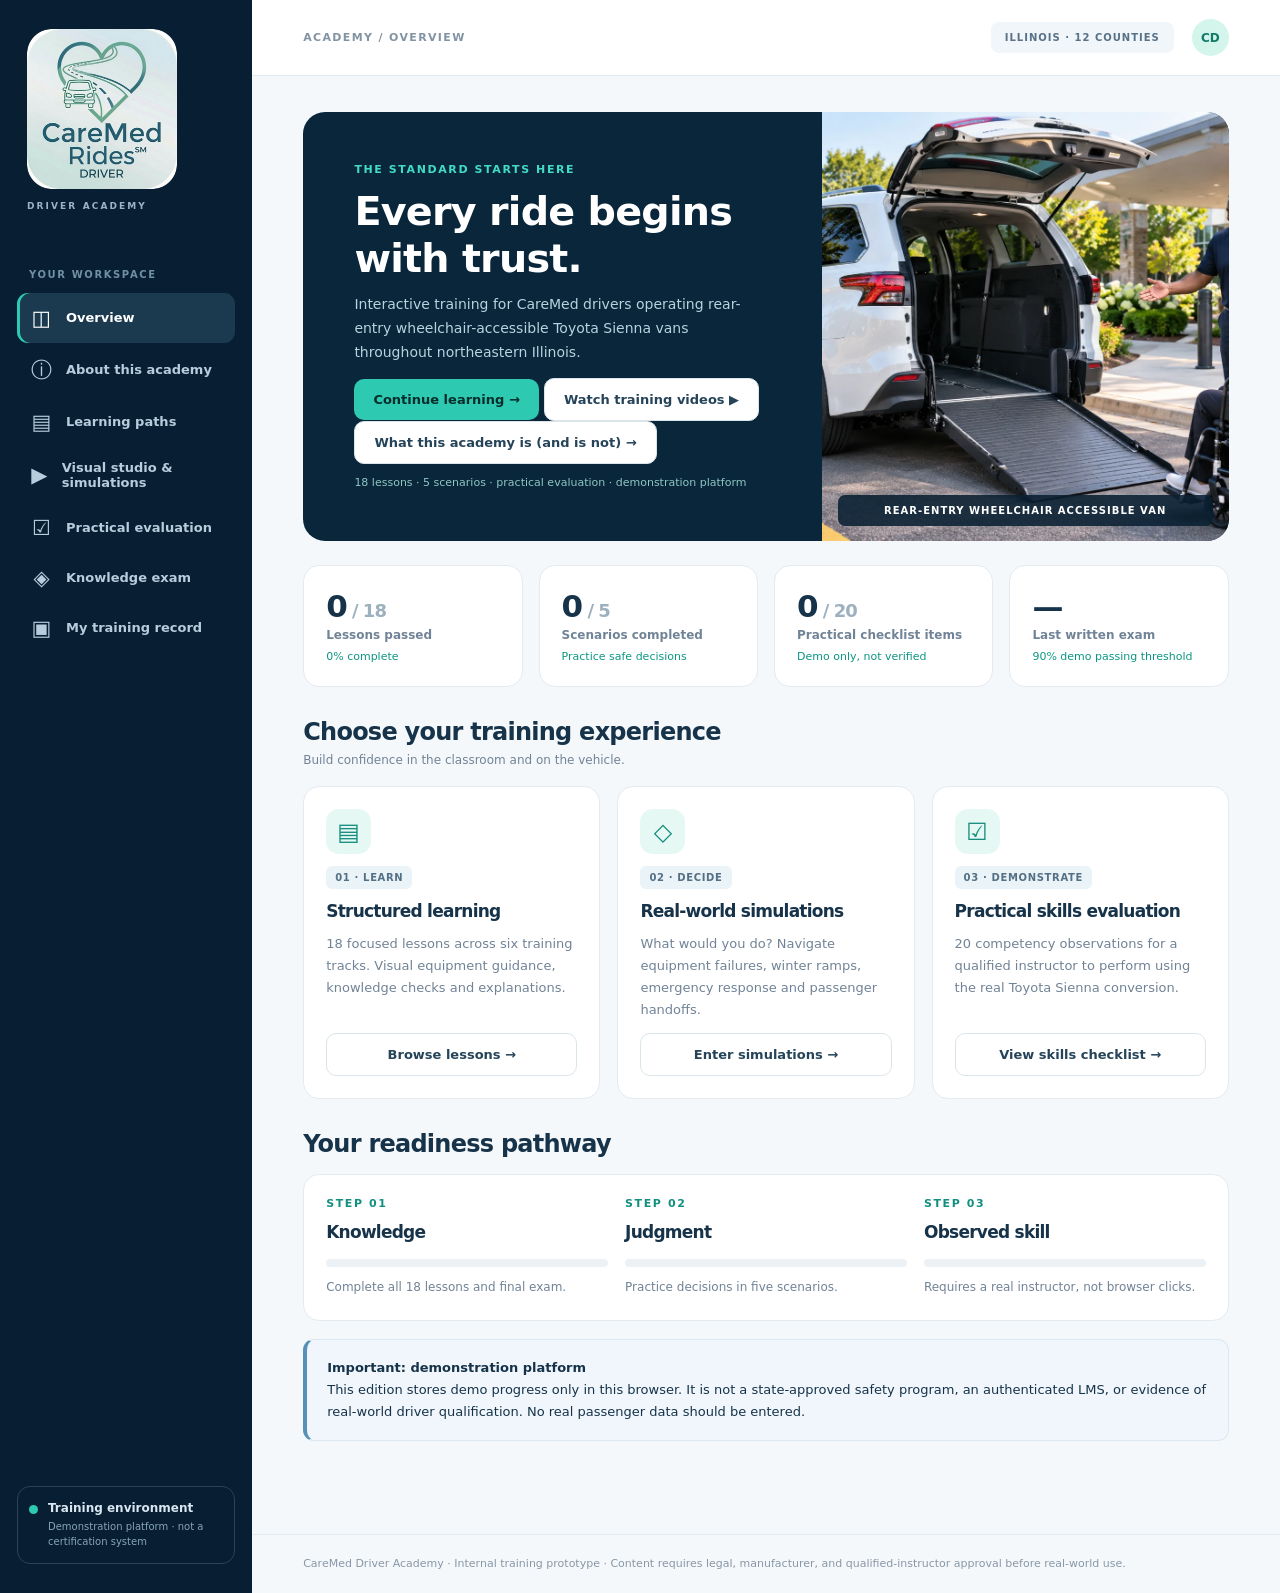
==== commit 42529b11: "Address William Murray's review notes - Add an "About this academy" page (opened from the logo): wha" ====
--- a/site/index.html
+++ b/site/index.html
@@ -1,5 +1,5 @@
 <!doctype html>
-<html lang="en"><head><meta charset="utf-8"><meta name="viewport" content="width=device-width, initial-scale=1"><meta name="theme-color" content="#071c30"><meta name="description" content="CareMed Driver Academy: interactive wheelchair-accessible transportation training for Illinois drivers."><link rel="icon" type="image/png" href="assets/images/favicon.png"><link rel="apple-touch-icon" href="assets/images/apple-touch-icon.png"><meta name="robots" content="noindex,nofollow,noarchive"><title>CareMed Driver Academy | Train with purpose</title><link rel="stylesheet" href="assets/css/styles.css?v=4.1.0"></head>
+<html lang="en"><head><meta charset="utf-8"><meta name="viewport" content="width=device-width, initial-scale=1"><meta name="theme-color" content="#071c30"><meta name="description" content="CareMed Driver Academy: interactive wheelchair-accessible transportation training for Illinois drivers."><link rel="icon" type="image/png" href="assets/images/favicon.png"><link rel="apple-touch-icon" href="assets/images/apple-touch-icon.png"><meta name="robots" content="noindex,nofollow,noarchive"><title>CareMed Driver Academy | Train with purpose</title><link rel="stylesheet" href="assets/css/styles.css?v=4.2.0"></head>
 <body><div id="app" class="shell">
-<aside class="sidebar" aria-label="Main navigation"><a class="brand" href="#home"><img class="brand-logo" src="assets/images/caremed-driver-logo.png" width="150" height="160" alt="CareMed Rides Driver"><small>DRIVER ACADEMY</small></a><div class="side-label">YOUR WORKSPACE</div><nav id="navigation"><button data-page="home" class="navitem active"><span>◫</span> Overview</button><button data-page="learn" class="navitem"><span>▤</span> Learning paths</button><button data-page="media" class="navitem"><span>▶</span> Visual studio</button><button data-page="sim" class="navitem"><span>◇</span> Field simulations</button><button data-page="skills" class="navitem"><span>☑</span> Practical evaluation</button><button data-page="exam" class="navitem"><span>◈</span> Knowledge exam</button><button data-page="records" class="navitem"><span>▣</span> My training record</button></nav><div class="side-label">MANAGEMENT</div><nav><button data-page="admin" class="navitem"><span>▥</span> Instructor & compliance</button><button data-page="sources" class="navitem"><span>↗</span> Regulatory library</button></nav><div class="side-bottom"><div class="live-dot"></div><div><b>Training environment</b><small>Preview · not a certification system</small></div></div></aside>
-<div class="main"><header class="topbar"><button id="menuButton" class="mobile-menu" aria-label="Toggle navigation">☰</button><span id="breadcrumbs">ACADEMY / OVERVIEW</span><div class="top-actions"><span class="badge">ILLINOIS · 12 COUNTIES</span><span class="avatar" title="Demonstration learner">CD</span></div></header><main id="content" tabindex="-1"></main><footer>CareMed Driver Academy · Internal training prototype · Content requires legal, manufacturer, and qualified-instructor approval before real-world use.</footer></div></div><script src="assets/js/data.js?v=4.0.0" defer></script><script src="assets/js/app.js?v=4.0.0" defer></script></body></html>
+<aside class="sidebar" aria-label="Main navigation"><a class="brand" href="#home"><img class="brand-logo" src="assets/images/caremed-driver-logo.png" width="150" height="160" alt="CareMed Rides Driver: about this academy"><small>DRIVER ACADEMY</small></a><div class="side-label">YOUR WORKSPACE</div><nav id="navigation"><button data-page="home" class="navitem active"><span>◫</span> Overview</button><button data-page="about" class="navitem"><span>ⓘ</span> About this academy</button><button data-page="learn" class="navitem"><span>▤</span> Learning paths</button><button data-page="media" class="navitem"><span>▶</span> Visual studio &amp; simulations</button><button data-page="skills" class="navitem"><span>☑</span> Practical evaluation</button><button data-page="exam" class="navitem"><span>◈</span> Knowledge exam</button><button data-page="records" class="navitem"><span>▣</span> My training record</button></nav><div class="side-bottom"><div class="live-dot"></div><div><b>Training environment</b><small>Demonstration platform · not a certification system</small></div></div></aside>
+<div class="main"><header class="topbar"><button id="menuButton" class="mobile-menu" aria-label="Toggle navigation">☰</button><span id="breadcrumbs">ACADEMY / OVERVIEW</span><div class="top-actions"><span class="badge">ILLINOIS · 12 COUNTIES</span><span class="avatar" title="Demonstration learner">CD</span></div></header><main id="content" tabindex="-1"></main><footer>CareMed Driver Academy · Internal training prototype · Content requires legal, manufacturer, and qualified-instructor approval before real-world use.</footer></div></div><script src="assets/js/data.js?v=4.2.0" defer></script><script src="assets/js/app.js?v=4.2.0" defer></script></body></html>
